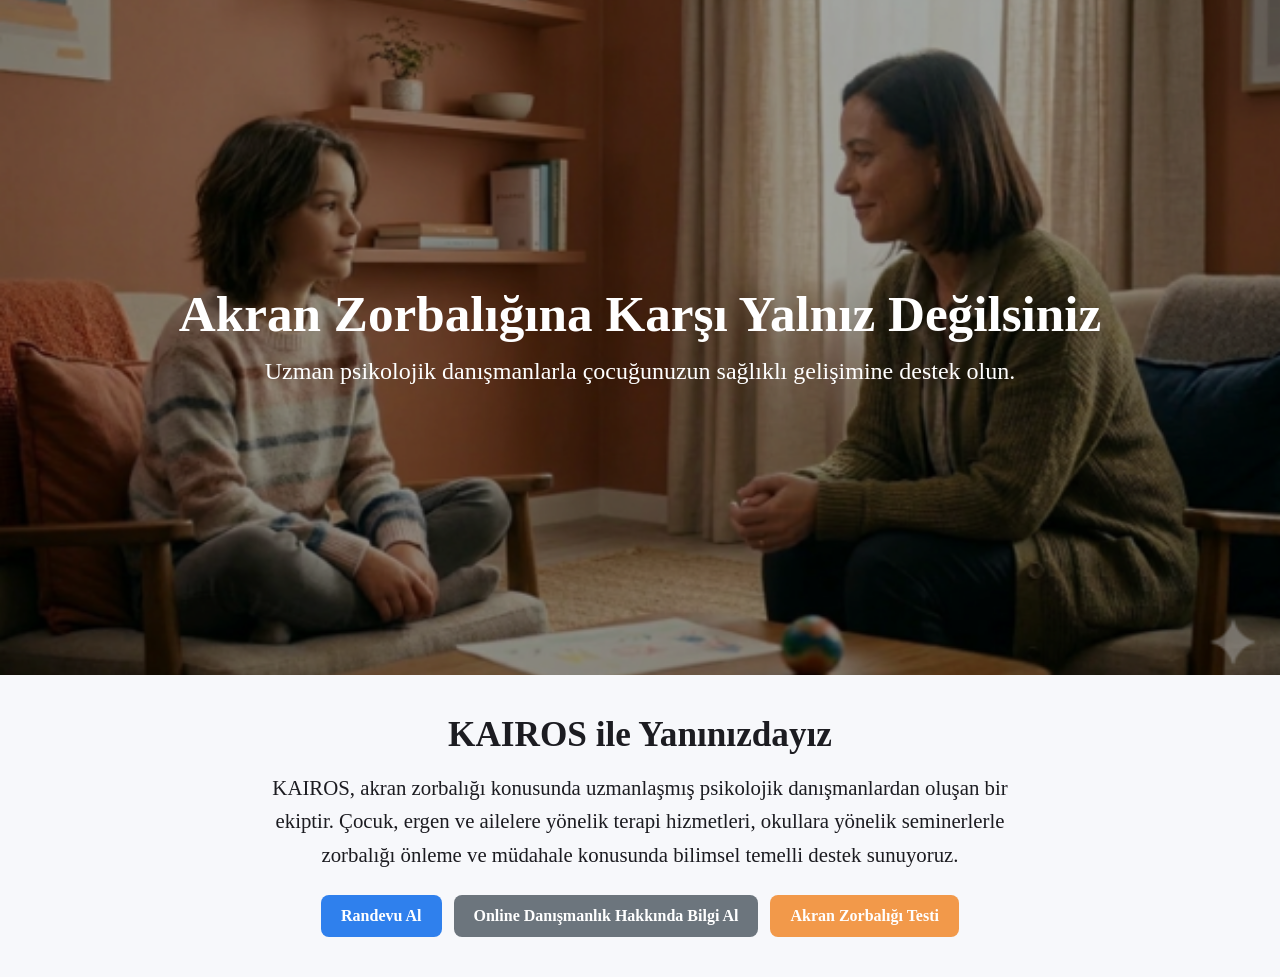
==== index.html @ deb15cba "added index.html" ====
<!DOCTYPE html>
<html lang="tr">
<head>
  <meta charset="UTF-8" />
  <meta name="viewport" content="width=device-width, initial-scale=1.0" />
  <title>Ana Sayfa</title>
  <link rel="stylesheet" href="styles.css" />
</head>
<body>
  <div id="navbar-holder"></div>

  <section class="hero">
    <div class="hero-content">
      <h1>Akran Zorbalığına Karşı Yalnız Değilsiniz</h1>
      <p>Uzman psikolojik danışmanlarla çocuğunuzun sağlıklı gelişimine destek olun.</p>
    </div>
  </section>

  <section class="about">
    <div class="about-container">
      <h2>KAIROS ile Yanınızdayız</h2>
      <p>KAIROS, akran zorbalığı konusunda uzmanlaşmış psikolojik danışmanlardan oluşan bir ekiptir. Çocuk, ergen ve ailelere yönelik terapi hizmetleri, okullara yönelik seminerlerle zorbalığı önleme ve müdahale konusunda bilimsel temelli destek sunuyoruz.</p>
      <div class="cta-buttons">
        <a href="randevu.html" class="btn btn-primary">Randevu Al</a>
        <a href="hizmetler.html#online-danismanlik" class="btn btn-secondary">Online Danışmanlık Hakkında Bilgi Al</a>
        <a href="akran-zorbaligi-testi.html" class="btn btn-accent">Akran Zorbalığı Testi</a>
      </div>
    </div>
  </section>

  <div id="footer-holder"></div>

  <script>
    async function loadFragment(id, url) {
      const response = await fetch(url);
      if (!response.ok) {
        console.error('Fragment yükleme hatası:', url, response.status);
        return;
      }
      document.getElementById(id).innerHTML = await response.text();
    }

    loadFragment('navbar-holder', 'navbar.html');
    loadFragment('footer-holder', 'footer.html');
  </script>
</body>
</html>
---- styles.css ----
* {
  margin: 0;
  padding: 0;
  box-sizing: border-box;
}

html, body {
  min-height: 100vh;
}

.navbar {
  position: sticky;
  top: 0;
  background: white;
  box-shadow: 0 2px 8px rgba(0, 0, 0, 0.1);
  z-index: 100;
}

.navbar-container {
  max-width: 1200px;
  margin: 0 auto;
  padding: 0 16px;
  display: flex;
  justify-content: space-between;
  align-items: center;
  height: 60px;
}

.navbar-brand {
  font-size: 1.5rem;
  font-weight: 700;
  color: #2f80ed;
  text-decoration: none;
  cursor: pointer;
  transition: opacity 0.3s ease;
}

.navbar-brand:hover {
  opacity: 0.8;
}

.navbar-menu {
  display: flex;
  list-style: none;
  gap: 24px;
}

.navbar-menu a {
  text-decoration: none;
  color: #1c1c21;
  font-weight: 500;
  font-size: 0.95rem;
  transition: color 0.3s ease;
}

.navbar-menu a:hover,
.navbar-menu a.active {
  color: #2f80ed;
}

@media (max-width: 768px) {
  .navbar-menu {
    gap: 12px;
    font-size: 0.85rem;
  }
}

.hero {
  position: relative;
  width: 100%;
  height: 75vh;
  background-image: url('images/arkaplan.png');
  background-size: cover;
  background-position: center;
  display: flex;
  align-items: center;
  justify-content: center;
  text-align: center;
  color: white;
}

.hero::after {
  content: '';
  position: absolute;
  inset: 0;
  opacity: 1;
  background: rgba(0, 0, 0, 0.35);
}

.hero-content {
  position: relative;
  z-index: 1;
  max-width: 1000px;
  padding: 0 16px;
}

.hero-content h1 {
  font-size: clamp(1.8rem, 4vw, 3.5rem);
  line-height: 1.1;
  margin-bottom: 0.8rem;
  font-weight: 700;
}

.hero-content p {
  font-size: clamp(1rem, 2.2vw, 1.5rem);
  line-height: 1.4;
}

.about {
  background: #f7f8fb;
  color: #1c1c21;
  padding: 40px 16px;
}

.about-container {
  max-width: 1000px;
  margin: 0 auto;
  text-align: center;
}

.about h2 {
  font-size: clamp(1.6rem, 3vw, 2.2rem);
  margin-bottom: 16px;
}

.about p {
  font-size: clamp(1rem, 1.8vw, 1.3rem);
  line-height: 1.6;
  max-width: 780px;
  margin: 0 auto 24px;
}

.cta-buttons {
  display: flex;
  flex-wrap: wrap;
  justify-content: center;
  gap: 12px;
}

.btn {
  display: inline-block;
  padding: 12px 20px;
  border-radius: 8px;
  text-decoration: none;
  font-weight: 600;
  transition: transform 0.2s ease, box-shadow 0.2s ease;
}

.btn:hover {
  transform: translateY(-2px);
  box-shadow: 0 8px 15px rgba(32, 33, 38, 0.15);
}

.btn-primary {
  background: #2f80ed;
  color: white;
}

.btn-secondary {
  background: #6c757d;
  color: white;
}

.btn-accent {
  background: #f2994a;
  color: white;
}

.faq-header {
  background: linear-gradient(135deg, #667eea 0%, #764ba2 100%);
  color: white;
  padding: 60px 16px;
  text-align: center;
}

.faq-header-content {
  max-width: 1000px;
  margin: 0 auto;
}

.faq-header h1 {
  font-size: clamp(2rem, 4vw, 3rem);
  margin-bottom: 8px;
}

.faq-header p {
  font-size: clamp(1.1rem, 2vw, 1.4rem);
  opacity: 0.95;
}

.faq-section {
  padding: 60px 16px;
  background: #f9f9f9;
}

.faq-container {
  max-width: 900px;
  margin: 0 auto;
}

.faq-item {
  background: white;
  border-radius: 8px;
  margin-bottom: 16px;
  box-shadow: 0 2px 4px rgba(0, 0, 0, 0.08);
  overflow: hidden;
}

.faq-question {
  padding: 20px;
  cursor: pointer;
  display: flex;
  justify-content: space-between;
  align-items: center;
  transition: background-color 0.3s ease;
}

.faq-question:hover {
  background-color: #f5f5f5;
}

.faq-question h3 {
  font-size: 1.1rem;
  color: #1c1c21;
  margin: 0;
}

.faq-toggle {
  font-size: 1.5rem;
  color: #2f80ed;
  font-weight: 300;
  transition: transform 0.3s ease;
}

.faq-answer {
  max-height: 0;
  overflow: hidden;
  transition: max-height 0.3s ease;
}

.faq-answer p {
  padding: 0 20px 20px 20px;
  color: #555;
  line-height: 1.6;
  font-size: 1rem;
}

.faq-item.active .faq-answer {
  max-height: 500px;
}

.faq-item.active .faq-toggle {
  transform: rotate(45deg);
}

.footer {
  background: #1c1c21;
  color: #e0e0e0;
  padding: 40px 16px 20px;
  margin-top: 60px;
}

.footer-container {
  max-width: 1200px;
  margin: 0 auto;
  display: grid;
  grid-template-columns: repeat(auto-fit, minmax(250px, 1fr));
  gap: 30px;
  margin-bottom: 30px;
}

.footer-section h4 {
  font-size: 1.1rem;
  margin-bottom: 16px;
  color: white;
}

.footer-section p {
  line-height: 1.8;
  font-size: 0.95rem;
}

.map-placeholder {
  width: 100%;
  height: 200px;
  border-radius: 8px;
  overflow: hidden;
}

.map-placeholder iframe {
  width: 100%;
  height: 100%;
}

.footer-section a {
  color: #2f80ed;
  text-decoration: none;
  transition: color 0.3s ease;
}

.footer-section a:hover {
  color: #5ba3f5;
  text-decoration: underline;
}

.whatsapp-btn {
  display: inline-block;
  background: #25d366;
  color: white !important;
  padding: 4px 10px;
  border-radius: 4px;
  font-size: 0.9rem;
  margin-top: 4px;
}

.whatsapp-btn:hover {
  background: #1fad51;
  text-decoration: none;
}

.address-section,
.contact-section,
.hours-section {
  font-size: 0.95rem;
}

.closed {
  color: #f2994a;
  font-weight: 600;
}

.footer-bottom {
  border-top: 1px solid #333;
  padding-top: 20px;
  text-align: center;
  color: #999;
  font-size: 0.9rem;
}

@media (max-width: 768px) {
  .footer-container {
    grid-template-columns: 1fr;
    gap: 20px;
  }

  .map-placeholder {
    height: 150px;
  }

  .footer-section h4 {
    font-size: 1rem;
  }
}

.randevu-header {
  background: linear-gradient(135deg, #2f80ed 0%, #667eea 100%);
  color: white;
  padding: 60px 16px;
  text-align: center;
}

.randevu-header-content {
  max-width: 1000px;
  margin: 0 auto;
}

.randevu-header h1 {
  font-size: clamp(2rem, 4vw, 3rem);
  margin-bottom: 12px;
}

.randevu-header p {
  font-size: clamp(1rem, 2vw, 1.3rem);
  opacity: 0.95;
}

.randevu-section {
  padding: 60px 16px;
  background: #f9f9f9;
}

.randevu-container {
  max-width: 800px;
  margin: 0 auto;
}

.randevu-form {
  background: white;
  padding: 40px;
  border-radius: 12px;
  box-shadow: 0 4px 15px rgba(0, 0, 0, 0.1);
}

.form-group {
  margin-bottom: 24px;
}

.form-group label {
  display: block;
  margin-bottom: 8px;
  font-weight: 600;
  color: #1c1c21;
  font-size: 0.95rem;
}

.form-group input,
.form-group select,
.form-group textarea {
  width: 100%;
  padding: 12px;
  border: 1px solid #ddd;
  border-radius: 6px;
  font-size: 1rem;
  font-family: inherit;
  transition: border-color 0.3s ease, box-shadow 0.3s ease;
}

.form-group input:focus,
.form-group select:focus,
.form-group textarea:focus {
  outline: none;
  border-color: #2f80ed;
  box-shadow: 0 0 0 3px rgba(47, 128, 237, 0.1);
}

.form-group textarea {
  resize: vertical;
  min-height: 120px;
}

.checkbox-label {
  display: flex;
  align-items: center;
  font-weight: 400;
  cursor: pointer;
}

.checkbox-label input {
  width: auto;
  margin-right: 10px;
  cursor: pointer;
}

.randevu-form .btn {
  width: 100%;
  padding: 14px;
  font-size: 1.05rem;
  cursor: pointer;
  border: none;
}

.success-message {
  background: white;
  padding: 40px;
  border-radius: 12px;
  box-shadow: 0 4px 15px rgba(0, 0, 0, 0.1);
  text-align: center;
}

.success-content {
  max-width: 600px;
  margin: 0 auto;
}

.success-content h3 {
  color: #27ae60;
  font-size: 1.8rem;
  margin-bottom: 16px;
}

.success-content p {
  color: #555;
  line-height: 1.8;
  margin-bottom: 12px;
  font-size: 1rem;
}

.success-content .btn {
  width: auto;
  padding: 12px 24px;
  display: inline-block;
  margin-top: 16px;
}

@media (max-width: 768px) {
  .randevu-form {
    padding: 24px;
  }

  .form-group {
    margin-bottom: 18px;
  }

  .randevu-header h1 {
    font-size: 1.8rem;
  }

  .randevu-header p {
    font-size: 1rem;
  }
}

.onerilen-header {
  background: linear-gradient(135deg, #f2994a 0%, #f2c94c 100%);
  color: white;
  padding: 60px 16px;
  text-align: center;
}

.onerilen-header-content {
  max-width: 1000px;
  margin: 0 auto;
}

.onerilen-header h1 {
  font-size: clamp(2rem, 4vw, 3rem);
  margin-bottom: 12px;
}

.onerilen-header p {
  font-size: clamp(1rem, 2vw, 1.3rem);
  opacity: 0.95;
}

.onerilen-section {
  padding: 60px 16px;
  background: #f9f9f9;
}

.onerilen-container {
  max-width: 1200px;
  margin: 0 auto;
}

.kitap-kategori {
  margin-bottom: 50px;
}

.kitap-kategori h2 {
  font-size: clamp(1.5rem, 3vw, 2.2rem);
  color: #1c1c21;
  margin-bottom: 30px;
  text-align: center;
}

.kitap-grid {
  display: grid;
  grid-template-columns: repeat(auto-fit, minmax(300px, 1fr));
  gap: 24px;
}

.kitap-card {
  background: white;
  border-radius: 12px;
  padding: 24px;
  box-shadow: 0 4px 12px rgba(0, 0, 0, 0.08);
  transition: transform 0.3s ease, box-shadow 0.3s ease;
}

.kitap-card:hover {
  transform: translateY(-4px);
  box-shadow: 0 8px 20px rgba(0, 0, 0, 0.15);
}

.kitap-info h3 {
  font-size: 1.2rem;
  color: #1c1c21;
  margin-bottom: 8px;
  line-height: 1.3;
}

.kitap-info .yazar {
  color: #2f80ed;
  font-weight: 600;
  margin-bottom: 4px;
}

.kitap-info .yayinevi {
  color: #666;
  font-size: 0.9rem;
  font-style: italic;
}

.onerilen-note {
  background: #fff3cd;
  border: 1px solid #ffeaa7;
  border-radius: 8px;
  padding: 24px;
  margin-top: 40px;
  text-align: center;
}

.onerilen-note p {
  color: #856404;
  line-height: 1.6;
  margin-bottom: 12px;
}

.onerilen-note p:last-child {
  margin-bottom: 0;
}

@media (max-width: 768px) {
  .kitap-grid {
    grid-template-columns: 1fr;
  }

  .kitap-card {
    padding: 20px;
  }

  .kitap-kategori h2 {
    font-size: 1.6rem;
  }

  .onerilen-header h1 {
    font-size: 2rem;
  }
}

.blog-header {
  background: linear-gradient(135deg, #667eea 0%, #764ba2 100%);
  color: white;
  padding: 60px 16px;
  text-align: center;
}

.blog-header-content {
  max-width: 1000px;
  margin: 0 auto;
}

.blog-header h1 {
  font-size: clamp(2rem, 4vw, 3rem);
  margin-bottom: 12px;
}

.blog-header p {
  font-size: clamp(1rem, 2vw, 1.3rem);
  opacity: 0.95;
}

.blog-section {
  padding: 60px 16px;
  background: #f9f9f9;
}

.blog-container {
  max-width: 1200px;
  margin: 0 auto;
  display: grid;
  grid-template-columns: 1fr 300px;
  gap: 40px;
}

.blog-posts {
  display: flex;
  flex-direction: column;
  gap: 30px;
}

.blog-post {
  background: white;
  border-radius: 12px;
  overflow: hidden;
  box-shadow: 0 4px 12px rgba(0, 0, 0, 0.08);
  transition: transform 0.3s ease, box-shadow 0.3s ease;
}

.blog-post:hover {
  transform: translateY(-4px);
  box-shadow: 0 8px 20px rgba(0, 0, 0, 0.15);
}

.blog-post-content {
  padding: 30px;
}

.blog-post h2 {
  font-size: clamp(1.3rem, 2.5vw, 1.8rem);
  color: #1c1c21;
  margin-bottom: 16px;
  line-height: 1.3;
}

.blog-post p {
  color: #555;
  line-height: 1.6;
  margin-bottom: 20px;
}

.read-more {
  color: #2f80ed;
  text-decoration: none;
  font-weight: 600;
  transition: color 0.3s ease;
}

.read-more:hover {
  color: #1a5aa8;
  text-decoration: underline;
}

.blog-sidebar {
  position: sticky;
  top: 100px;
  height: fit-content;
}

.emergency-help {
  background: white;
  border-radius: 12px;
  padding: 24px;
  box-shadow: 0 4px 12px rgba(0, 0, 0, 0.08);
}

.emergency-help h3 {
  color: #dc3545;
  font-size: 1.3rem;
  margin-bottom: 20px;
  text-align: center;
}

.help-lines {
  display: flex;
  flex-direction: column;
  gap: 16px;
}

.help-line {
  border: 1px solid #eee;
  border-radius: 8px;
  padding: 16px;
  background: #fafafa;
}

.help-line h4 {
  color: #1c1c21;
  font-size: 1.1rem;
  margin-bottom: 8px;
}

.help-line p {
  color: #666;
  font-size: 0.9rem;
  line-height: 1.4;
  margin-bottom: 8px;
}

.help-detail {
  color: #2f80ed !important;
  font-weight: 600;
  margin-bottom: 12px !important;
}

.help-btn {
  display: inline-block;
  background: #dc3545;
  color: white !important;
  padding: 8px 16px;
  border-radius: 6px;
  text-decoration: none;
  font-size: 0.9rem;
  font-weight: 600;
  transition: background-color 0.3s ease;
}

.help-btn:hover {
  background: #c82333;
  text-decoration: none;
}

@media (max-width: 1024px) {
  .blog-container {
    grid-template-columns: 1fr;
  }

  .blog-sidebar {
    position: static;
    order: -1;
  }
}

@media (max-width: 768px) {
  .blog-post-content {
    padding: 20px;
  }

  .blog-post h2 {
    font-size: 1.4rem;
  }

  .emergency-help {
    padding: 20px;
  }

  .help-line {
    padding: 12px;
  }
}

.online-header {
  background: linear-gradient(135deg, #667eea 0%, #764ba2 100%);
  color: white;
  padding: 60px 16px;
  text-align: center;
}

.online-header-content {
  max-width: 1000px;
  margin: 0 auto;
}

.online-header h1 {
  font-size: clamp(2rem, 4vw, 3rem);
  margin-bottom: 16px;
}

.online-header p {
  font-size: clamp(1rem, 2vw, 1.4rem);
  opacity: 0.95;
  line-height: 1.6;
}

.online-section {
  padding: 60px 16px;
  background: #f9f9f9;
}

.online-container {
  max-width: 1200px;
  margin: 0 auto;
}

.online-process {
  margin-bottom: 60px;
}

.online-process h2 {
  font-size: clamp(1.8rem, 3vw, 2.2rem);
  color: #1c1c21;
  text-align: center;
  margin-bottom: 40px;
}

.process-steps {
  display: grid;
  grid-template-columns: repeat(auto-fit, minmax(250px, 1fr));
  gap: 30px;
}

.step {
  background: white;
  border-radius: 12px;
  padding: 30px 24px;
  box-shadow: 0 4px 12px rgba(0, 0, 0, 0.08);
  text-align: center;
  position: relative;
}

.step-number {
  width: 50px;
  height: 50px;
  background: #2f80ed;
  color: white;
  border-radius: 50%;
  display: flex;
  align-items: center;
  justify-content: center;
  font-size: 1.2rem;
  font-weight: 700;
  margin: 0 auto 20px;
}

.step-content h3 {
  font-size: 1.3rem;
  color: #1c1c21;
  margin-bottom: 12px;
}

.step-content p {
  color: #666;
  line-height: 1.6;
  font-size: 0.95rem;
}

.online-advantages {
  margin-bottom: 60px;
}

.online-advantages h2 {
  font-size: clamp(1.8rem, 3vw, 2.2rem);
  color: #1c1c21;
  text-align: center;
  margin-bottom: 40px;
}

.advantages-grid {
  display: grid;
  grid-template-columns: repeat(auto-fit, minmax(250px, 1fr));
  gap: 24px;
}

.advantage-card {
  background: white;
  border-radius: 12px;
  padding: 30px 24px;
  box-shadow: 0 4px 12px rgba(0, 0, 0, 0.08);
  text-align: center;
  transition: transform 0.3s ease, box-shadow 0.3s ease;
}

.advantage-card:hover {
  transform: translateY(-4px);
  box-shadow: 0 8px 20px rgba(0, 0, 0, 0.15);
}

.advantage-icon {
  font-size: 2.5rem;
  margin-bottom: 16px;
}

.advantage-card h3 {
  font-size: 1.2rem;
  color: #1c1c21;
  margin-bottom: 8px;
}

.advantage-card p {
  color: #666;
  font-size: 0.95rem;
  line-height: 1.5;
}

.online-cta {
  background: white;
  border-radius: 12px;
  padding: 40px;
  box-shadow: 0 4px 12px rgba(0, 0, 0, 0.08);
  text-align: center;
}

.online-cta h2 {
  font-size: clamp(1.6rem, 3vw, 2rem);
  color: #1c1c21;
  margin-bottom: 16px;
}

.online-cta p {
  color: #666;
  font-size: 1rem;
  line-height: 1.6;
  margin-bottom: 24px;
  max-width: 600px;
  margin-left: auto;
  margin-right: auto;
}

.online-cta .cta-buttons {
  display: flex;
  justify-content: center;
  gap: 16px;
  flex-wrap: wrap;
}

@media (max-width: 768px) {
  .process-steps {
    grid-template-columns: 1fr;
  }

  .advantages-grid {
    grid-template-columns: 1fr;
  }

  .step {
    padding: 24px 20px;
  }

  .advantage-card {
    padding: 24px 20px;
  }

  .online-cta {
    padding: 30px 20px;
  }

  .online-cta .cta-buttons {
    flex-direction: column;
    align-items: center;
  }
}

.hizmetler-header {
  background: linear-gradient(135deg, #2f80ed 0%, #667eea 100%);
  color: white;
  padding: 60px 16px;
  text-align: center;
}

.hizmetler-header-content {
  max-width: 1000px;
  margin: 0 auto;
}

.hizmetler-header h1 {
  font-size: clamp(2rem, 4vw, 3rem);
  margin-bottom: 12px;
}

.hizmetler-header p {
  font-size: clamp(1rem, 2vw, 1.3rem);
  opacity: 0.95;
}

.hizmetler-section {
  padding: 60px 16px;
  background: #f9f9f9;
}

.hizmetler-container {
  max-width: 1000px;
  margin: 0 auto;
}

.hizmet-card {
  background: white;
  border-radius: 12px;
  margin-bottom: 40px;
  box-shadow: 0 4px 15px rgba(0, 0, 0, 0.08);
  overflow: hidden;
}

.hizmet-header {
  background: linear-gradient(135deg, #667eea 0%, #764ba2 100%);
  color: white;
  padding: 30px;
  text-align: center;
}

.hizmet-header h2 {
  font-size: clamp(1.4rem, 2.5vw, 1.8rem);
  margin-bottom: 8px;
}

.hizmet-header h3 {
  font-size: clamp(1.2rem, 2vw, 1.5rem);
  font-weight: 300;
  opacity: 0.9;
}

.hizmet-content {
  padding: 30px;
}

.hizmet-content p {
  line-height: 1.7;
  margin-bottom: 20px;
  color: #555;
}

.hizmet-subsection {
  margin-bottom: 24px;
}

.hizmet-subsection h4 {
  color: #1c1c21;
  font-size: 1.1rem;
  margin-bottom: 12px;
  font-weight: 600;
}

.hizmet-subsection ul {
  margin-left: 20px;
  margin-bottom: 16px;
}

.hizmet-subsection li {
  margin-bottom: 8px;
  color: #666;
  line-height: 1.6;
}

.hizmet-subsection ol {
  margin-left: 20px;
  margin-bottom: 16px;
}

.hizmet-subsection ol li {
  margin-bottom: 12px;
  color: #666;
  line-height: 1.6;
}

.hizmet-cta {
  display: flex;
  gap: 16px;
  justify-content: center;
  margin-top: 30px;
  flex-wrap: wrap;
}

@media (max-width: 768px) {
  .hizmet-header {
    padding: 24px;
  }

  .hizmet-content {
    padding: 24px;
  }

  .hizmet-header h2 {
    font-size: 1.5rem;
  }

  .hizmet-header h3 {
    font-size: 1.2rem;
  }

  .hizmet-cta {
    flex-direction: column;
    align-items: center;
  }
}

.hakkimizda-header {
  background: linear-gradient(135deg, #f2994a 0%, #f2c94c 100%);
  color: white;
  padding: 60px 16px;
  text-align: center;
}

.hakkimizda-header-content {
  max-width: 1000px;
  margin: 0 auto;
}

.hakkimizda-header h1 {
  font-size: clamp(2rem, 4vw, 3rem);
  margin-bottom: 12px;
}

.hakkimizda-header p {
  font-size: clamp(1rem, 2vw, 1.3rem);
  opacity: 0.95;
}

.kurum-hikayesi {
  padding: 60px 16px;
  background: #f9f9f9;
}

.kurum-container {
  max-width: 1000px;
  margin: 0 auto;
}

.kurum-hikayesi h2 {
  font-size: clamp(1.8rem, 3vw, 2.2rem);
  color: #1c1c21;
  text-align: center;
  margin-bottom: 40px;
}

.hikaye-content p {
  line-height: 1.7;
  margin-bottom: 20px;
  color: #555;
  font-size: 1.1rem;
}

.misyon-vizyon {
  display: grid;
  grid-template-columns: 1fr 1fr;
  gap: 30px;
  margin: 40px 0;
}

.misyon, .vizyon {
  background: white;
  padding: 30px;
  border-radius: 12px;
  box-shadow: 0 4px 12px rgba(0, 0, 0, 0.08);
  text-align: center;
}

.misyon h3, .vizyon h3 {
  color: #1c1c21;
  font-size: 1.3rem;
  margin-bottom: 16px;
}

.misyon p, .vizyon p {
  color: #666;
  line-height: 1.6;
  font-size: 1rem;
}

.isim-anlami {
  background: white;
  padding: 30px;
  border-radius: 12px;
  box-shadow: 0 4px 12px rgba(0, 0, 0, 0.08);
  text-align: center;
  margin-top: 30px;
}

.isim-anlami h3 {
  color: #1c1c21;
  font-size: 1.3rem;
  margin-bottom: 16px;
}

.isim-anlami p {
  color: #666;
  line-height: 1.6;
  font-size: 1rem;
}

.ekibimiz-section {
  padding: 60px 16px;
  background: white;
}

.ekibimiz-container {
  max-width: 1200px;
  margin: 0 auto;
}

.ekibimiz-section h2 {
  font-size: clamp(1.8rem, 3vw, 2.2rem);
  color: #1c1c21;
  text-align: center;
  margin-bottom: 50px;
}

.ekip-grid {
  display: grid;
  grid-template-columns: repeat(auto-fit, minmax(350px, 1fr));
  gap: 40px;
}

.ekip-card {
  background: #f9f9f9;
  border-radius: 12px;
  overflow: hidden;
  box-shadow: 0 4px 15px rgba(0, 0, 0, 0.08);
  transition: transform 0.3s ease, box-shadow 0.3s ease;
}

.ekip-card:hover {
  transform: translateY(-4px);
  box-shadow: 0 8px 25px rgba(0, 0, 0, 0.15);
}

.ekip-photo {
  background: linear-gradient(135deg, #667eea 0%, #764ba2 100%);
  height: 200px;
  display: flex;
  align-items: center;
  justify-content: center;
}

.photo-placeholder {
  font-size: 4rem;
  color: white;
}

.ekip-info {
  padding: 30px;
}

.ekip-info h3 {
  font-size: 1.4rem;
  color: #1c1c21;
  margin-bottom: 8px;
}

.unvan {
  color: #2f80ed;
  font-weight: 600;
  margin-bottom: 16px;
  font-size: 0.95rem;
}

.ozgecmis {
  margin-bottom: 20px;
}

.ozgecmis p {
  color: #666;
  line-height: 1.6;
  font-size: 0.95rem;
}

.uzmanlik, .yontemler, .not {
  margin-bottom: 16px;
}

.uzmanlik h4, .yontemler h4, .not h4 {
  color: #1c1c21;
  font-size: 1rem;
  margin-bottom: 6px;
  font-weight: 600;
}

.uzmanlik p, .yontemler p, .not p {
  color: #555;
  line-height: 1.5;
  font-size: 0.9rem;
}

.not p {
  font-style: italic;
  color: #2f80ed;
}

@media (max-width: 768px) {
  .misyon-vizyon {
    grid-template-columns: 1fr;
  }

  .ekip-grid {
    grid-template-columns: 1fr;
  }

  .ekip-card {
    margin: 0 10px;
  }

  .ekip-info {
    padding: 20px;
  }

  .kurum-hikayesi h2 {
    font-size: 1.8rem;
  }

  .ekibimiz-section h2 {
    font-size: 1.8rem;
  }
}

/* Test Sayfası Stilleri */
.test-header {
  background: linear-gradient(135deg, #667eea 0%, #764ba2 100%);
  color: white;
  padding: 60px 16px;
  text-align: center;
}

.test-header-content {
  max-width: 1000px;
  margin: 0 auto;
}

.test-header h1 {
  font-size: clamp(2rem, 4vw, 3rem);
  margin-bottom: 12px;
}

.test-header p {
  font-size: clamp(1rem, 2vw, 1.3rem);
  opacity: 0.95;
}

.test-section {
  padding: 60px 16px;
  background: #f9f9f9;
}

.test-container {
  max-width: 800px;
  margin: 0 auto;
}

.test-intro {
  background: white;
  border-radius: 12px;
  padding: 40px;
  box-shadow: 0 4px 12px rgba(0, 0, 0, 0.08);
  text-align: center;
}

.test-intro h2 {
  font-size: clamp(1.6rem, 3vw, 2rem);
  color: #1c1c21;
  margin-bottom: 20px;
}

.test-intro p {
  color: #666;
  font-size: 1.1rem;
  line-height: 1.6;
  margin-bottom: 30px;
}

.test-notice {
  background: #fff3cd;
  border: 1px solid #ffeaa7;
  border-radius: 8px;
  padding: 20px;
  margin-bottom: 30px;
  text-align: left;
}

.test-notice h3 {
  color: #856404;
  font-size: 1.1rem;
  margin-bottom: 12px;
}

.test-notice ul {
  color: #856404;
  padding-left: 20px;
}

.test-notice li {
  margin-bottom: 8px;
  line-height: 1.5;
}

.test-form {
  background: white;
  border-radius: 12px;
  padding: 40px;
  box-shadow: 0 4px 12px rgba(0, 0, 0, 0.08);
}

.question-counter {
  text-align: center;
  font-size: 1.1rem;
  color: #666;
  margin-bottom: 30px;
  font-weight: 600;
}

.question h3 {
  font-size: 1.3rem;
  color: #1c1c21;
  margin-bottom: 25px;
  line-height: 1.4;
}

.options {
  display: flex;
  flex-direction: column;
  gap: 12px;
}

.option-label {
  display: flex;
  align-items: center;
  padding: 16px 20px;
  border: 2px solid #e1e5e9;
  border-radius: 8px;
  cursor: pointer;
  transition: all 0.3s ease;
  background: #fafbfc;
}

.option-label:hover {
  border-color: #2f80ed;
  background: #f0f8ff;
}

.option-label input[type="radio"] {
  margin-right: 12px;
  accent-color: #2f80ed;
}

.option-text {
  font-size: 1rem;
  color: #1c1c21;
}

.test-navigation {
  display: flex;
  justify-content: space-between;
  margin-top: 40px;
  gap: 16px;
}

.test-results {
  background: white;
  border-radius: 12px;
  padding: 40px;
  box-shadow: 0 4px 12px rgba(0, 0, 0, 0.08);
  text-align: center;
}

.result-score {
  margin-bottom: 40px;
}

.score-circle {
  width: 150px;
  height: 150px;
  border-radius: 50%;
  background: conic-gradient(#2f80ed 0% var(--percentage), #e1e5e9 var(--percentage) 100%);
  display: flex;
  flex-direction: column;
  align-items: center;
  justify-content: center;
  margin: 0 auto 20px;
  position: relative;
}

.score-circle::before {
  content: '';
  position: absolute;
  width: 120px;
  height: 120px;
  background: white;
  border-radius: 50%;
  top: 50%;
  left: 50%;
  transform: translate(-50%, -50%);
}

.score-percentage {
  font-size: 2rem;
  font-weight: 700;
  color: #2f80ed;
  position: relative;
  z-index: 1;
}

.score-label {
  font-size: 0.9rem;
  color: #666;
  position: relative;
  z-index: 1;
  margin-top: 4px;
}

.result-interpretation {
  margin-bottom: 40px;
}

.result-interpretation h3 {
  font-size: 1.5rem;
  color: #1c1c21;
  margin-bottom: 16px;
}

.result-interpretation p {
  color: #666;
  font-size: 1.1rem;
  line-height: 1.6;
  max-width: 600px;
  margin: 0 auto;
}

.result-recommendations {
  text-align: left;
  margin-bottom: 40px;
}

.result-recommendations h3 {
  font-size: 1.3rem;
  color: #1c1c21;
  margin-bottom: 20px;
  text-align: center;
}

.result-recommendations ul {
  list-style: none;
  padding: 0;
  max-width: 500px;
  margin: 0 auto;
}

.result-recommendations li {
  background: #f8f9fa;
  padding: 12px 16px;
  margin-bottom: 8px;
  border-radius: 6px;
  border-left: 4px solid #2f80ed;
  color: #555;
  line-height: 1.5;
}

.result-actions {
  display: flex;
  justify-content: center;
  gap: 16px;
  flex-wrap: wrap;
}

@media (max-width: 768px) {
  .test-intro,
  .test-form,
  .test-results {
    padding: 30px 20px;
  }

  .test-navigation {
    flex-direction: column;
  }

  .test-navigation button {
    width: 100%;
  }

  .result-actions {
    flex-direction: column;
    align-items: center;
  }

  .result-actions .btn {
    width: 100%;
    max-width: 300px;
  }

  .score-circle {
    width: 120px;
    height: 120px;
  }

  .score-percentage {
    font-size: 1.5rem;
  }

  .question h3 {
    font-size: 1.1rem;
  }

  .options {
    gap: 8px;
  }

  .option-label {
    padding: 12px 16px;
  }
}
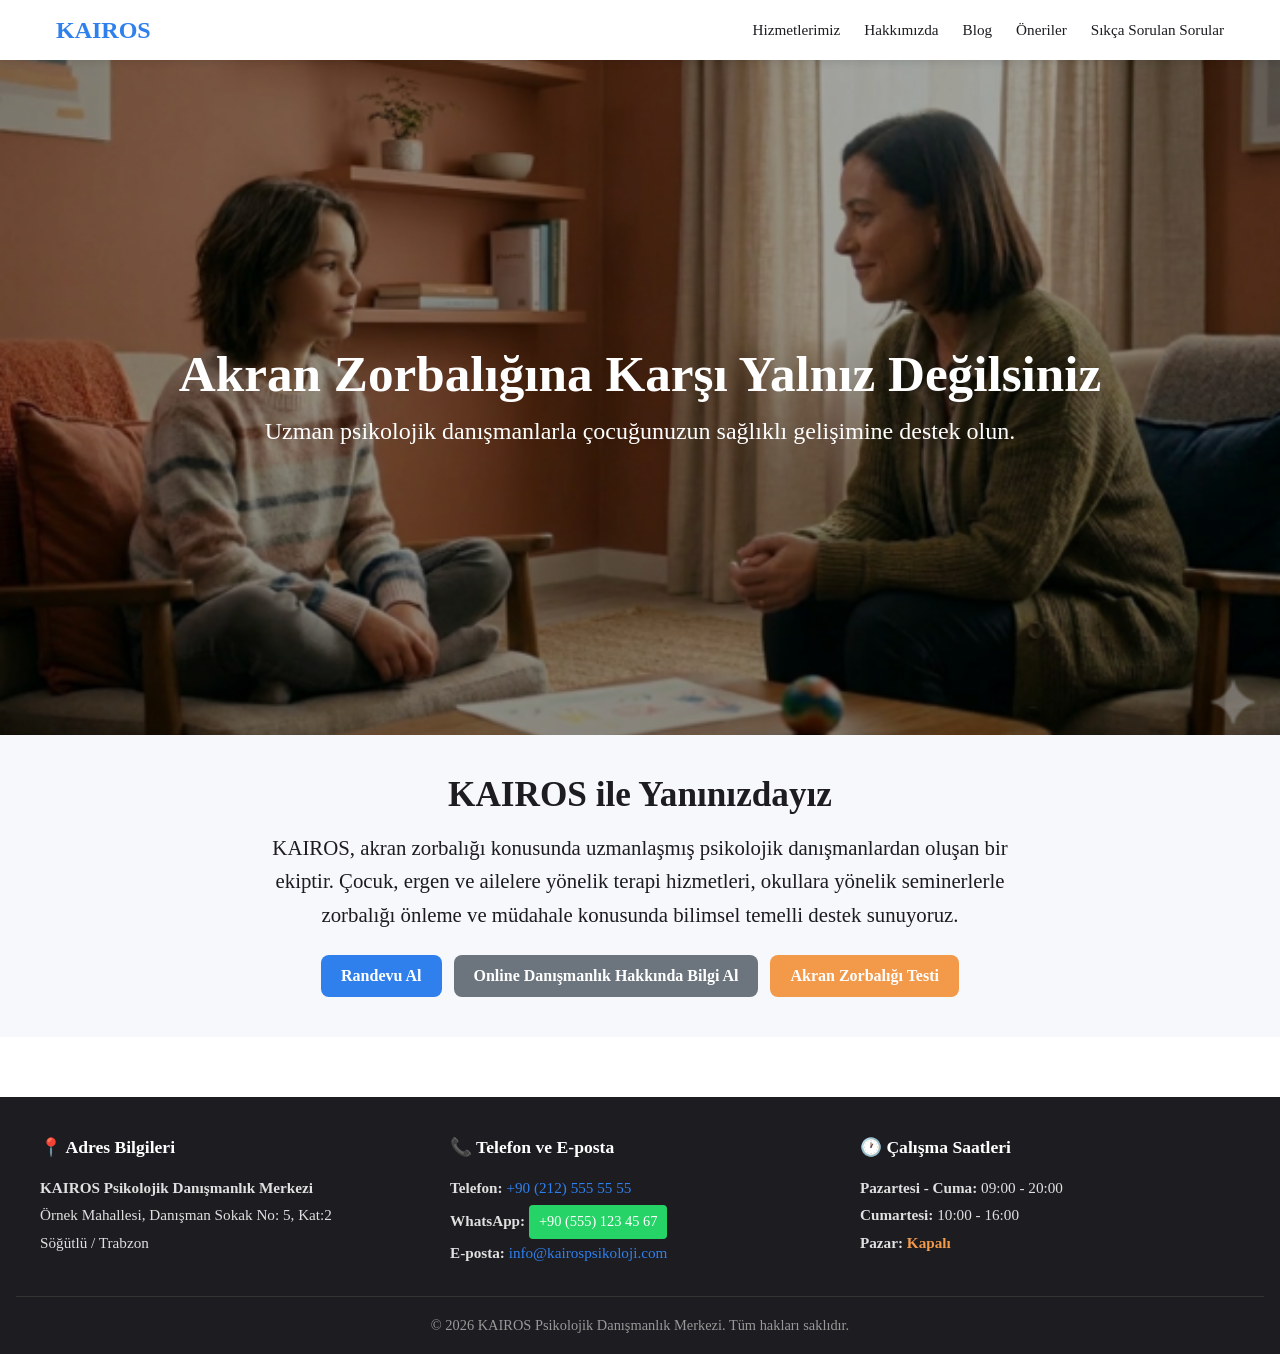
==== commit 864ab9bd: "navbar and footer fixed" ====
--- a/index.html
+++ b/index.html
@@ -7,7 +7,18 @@
   <link rel="stylesheet" href="styles.css" />
 </head>
 <body>
-  <div id="navbar-holder"></div>
+   <nav class="navbar">
+    <div class="navbar-container">
+      <a href="index.html" class="navbar-brand">KAIROS</a>
+      <ul class="navbar-menu">
+        <li><a href="Hizmetler.html">Hizmetlerimiz</a></li>
+        <li><a href="Hakkimizda.html">Hakkımızda</a></li>
+        <li><a href="Blog.html">Blog</a></li>
+        <li><a href="Onerilen.html">Öneriler</a></li>
+        <li><a href="Sss.html">Sıkça Sorulan Sorular</a></li>
+      </ul>
+    </div>
+  </nav>
 
   <section class="hero">
     <div class="hero-content">
@@ -21,27 +32,48 @@
       <h2>KAIROS ile Yanınızdayız</h2>
       <p>KAIROS, akran zorbalığı konusunda uzmanlaşmış psikolojik danışmanlardan oluşan bir ekiptir. Çocuk, ergen ve ailelere yönelik terapi hizmetleri, okullara yönelik seminerlerle zorbalığı önleme ve müdahale konusunda bilimsel temelli destek sunuyoruz.</p>
       <div class="cta-buttons">
-        <a href="randevu.html" class="btn btn-primary">Randevu Al</a>
-        <a href="hizmetler.html#online-danismanlik" class="btn btn-secondary">Online Danışmanlık Hakkında Bilgi Al</a>
-        <a href="akran-zorbaligi-testi.html" class="btn btn-accent">Akran Zorbalığı Testi</a>
+        <a href="Randevu.html" class="btn btn-primary">Randevu Al</a>
+        <a href="Hizmetler.html#online-danismanlik" class="btn btn-secondary">Online Danışmanlık Hakkında Bilgi Al</a>
+        <a href="Akran-zorbaligi-testi.html" class="btn btn-accent">Akran Zorbalığı Testi</a>
       </div>
     </div>
   </section>
 
-  <div id="footer-holder"></div>
+  <footer class="footer">
+  <div class="footer-container">
 
-  <script>
-    async function loadFragment(id, url) {
-      const response = await fetch(url);
-      if (!response.ok) {
-        console.error('Fragment yükleme hatası:', url, response.status);
-        return;
-      }
-      document.getElementById(id).innerHTML = await response.text();
-    }
+    <div class="footer-section address-section">
+      <h4>📍 Adres Bilgileri</h4>
+      <p>
+        <strong>KAIROS Psikolojik Danışmanlık Merkezi</strong><br>
+        Örnek Mahallesi, Danışman Sokak No: 5, Kat:2<br>
+        Söğütlü / Trabzon
+      </p>
+    </div>
 
-    loadFragment('navbar-holder', 'navbar.html');
-    loadFragment('footer-holder', 'footer.html');
-  </script>
+    <div class="footer-section contact-section">
+      <h4>📞 Telefon ve E-posta</h4>
+      <p>
+        <strong>Telefon:</strong> <a href="tel:+905555555555">+90 (212) 555 55 55</a><br>
+        <strong>WhatsApp:</strong> <a href="https://wa.me/905551234567" target="_blank" class="whatsapp-btn">+90 (555) 123 45 67</a><br>
+        <strong>E-posta:</strong> <a href="mailto:info@kairospsikoloji.com">info@kairospsikoloji.com</a>
+      </p>
+    </div>
+
+    <div class="footer-section hours-section">
+      <h4>🕐 Çalışma Saatleri</h4>
+      <p>
+        <strong>Pazartesi - Cuma:</strong> 09:00 - 20:00<br>
+        <strong>Cumartesi:</strong> 10:00 - 16:00<br>
+        <strong>Pazar:</strong> <span class="closed">Kapalı</span>
+      </p>
+    </div>
+  </div>
+
+  <div class="footer-bottom">
+    <p>&copy; 2026 KAIROS Psikolojik Danışmanlık Merkezi. Tüm hakları saklıdır.</p>
+  </div>
+</footer>
+
 </body>
 </html>
